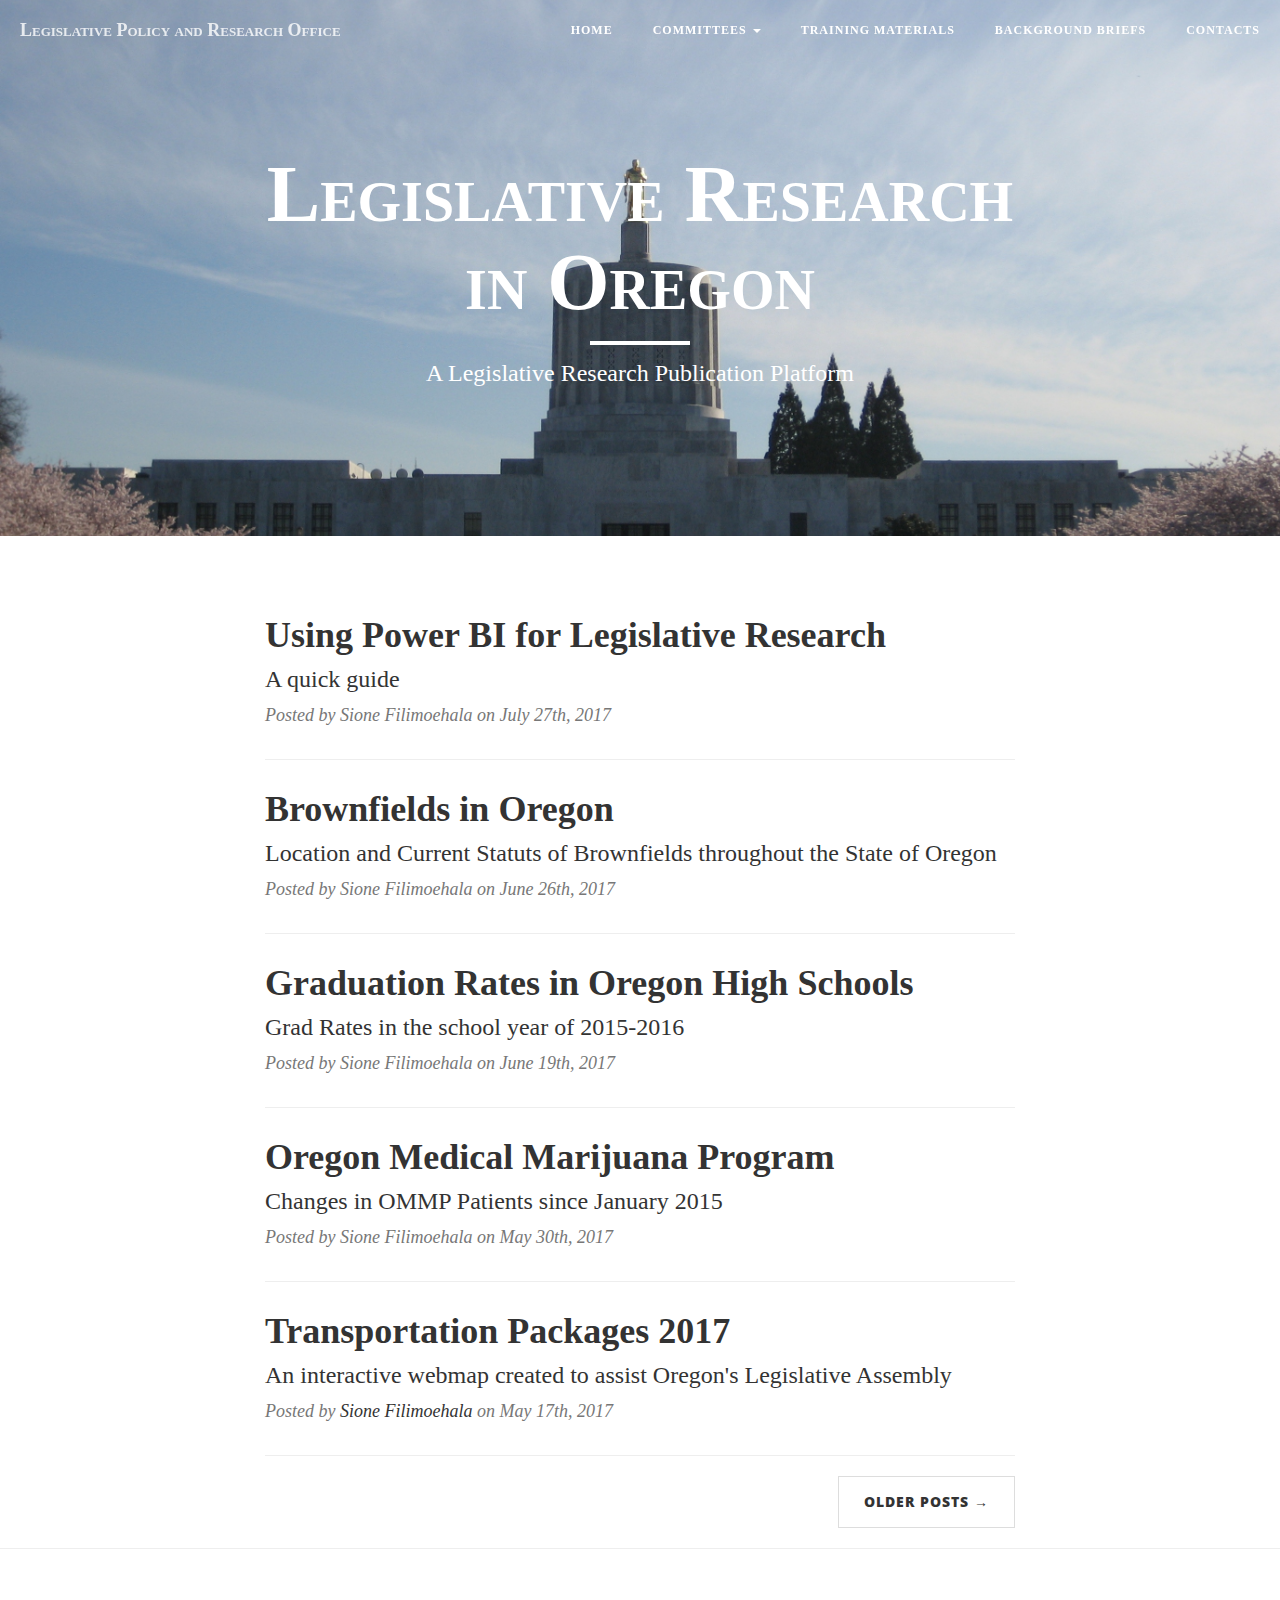
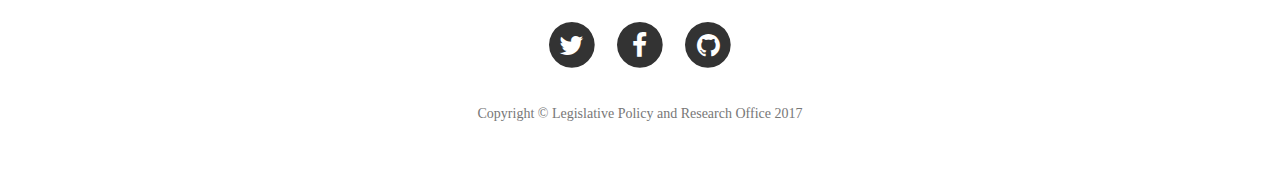
==== index.html @ c7de32e3 "Added Committee pages precursor, updated nav" ====
<!DOCTYPE html>
<html lang="en">

<head>

    <meta charset="utf-8">
    <meta http-equiv="X-UA-Compatible" content="IE=edge">
    <meta name="viewport" content="width=device-width, initial-scale=1">
    <meta name="description" content="">
    <meta name="author" content="">

    <title>LPRO Blog</title>
    
    <!--My Favicon-->
    <link rel="shortcut icon" href="img/LPRO_Logo.ico" type="image/x-icon">


    <!-- Bootstrap Core CSS -->
    <link href="vendor/bootstrap/css/bootstrap.min.css" rel="stylesheet">

    <!-- Theme CSS -->
    <link href="css/clean-blog.min.css" rel="stylesheet">

    <!-- Custom Fonts -->
    <link href="vendor/font-awesome/css/font-awesome.min.css" rel="stylesheet" type="text/css">
    <link href='https://fonts.googleapis.com/css?family=Lora:400,700,400italic,700italic' rel='stylesheet' type='text/css'>
    <link href='https://fonts.googleapis.com/css?family=Open+Sans:300italic,400italic,600italic,700italic,800italic,400,300,600,700,800' rel='stylesheet' type='text/css'>

    <!-- HTML5 Shim and Respond.js IE8 support of HTML5 elements and media queries -->
    <!-- WARNING: Respond.js doesn't work if you view the page via file:// -->
    <!--[if lt IE 9]>
        <script src="https://oss.maxcdn.com/libs/html5shiv/3.7.0/html5shiv.js"></script>
        <script src="https://oss.maxcdn.com/libs/respond.js/1.4.2/respond.min.js"></script>
    <![endif]-->

</head>

<body>

<!-- Navigation -->
<nav class="navbar navbar-default navbar-custom navbar-fixed-top">
    <div class="container-fluid">
        <!-- Brand and toggle get grouped for better mobile display -->
        <div class="navbar-header page-scroll">
            <button type="button" class="navbar-toggle" data-toggle="collapse" data-target="#bs-example-navbar-collapse-1">
                <span class="sr-only">Toggle navigation</span>
                Menu <i class="fa fa-bars"></i>
            </button>
            <a class="navbar-brand" href="index.html">Legislative Policy and Research Office</a>
        </div>

        <!-- Collect the nav links, forms, and other content for toggling -->
        <div class="collapse navbar-collapse" id="bs-example-navbar-collapse-1">
            <ul class="nav navbar-nav navbar-right">

                <li>
                    <a href="index.html">Home</a>
                </li>
                <li class="dropdown">
                    <a class="dropdown-toggle" data-toggle="dropdown" href="#">Committees
                        <span class="caret"></span></a>
                    <ul class="dropdown-menu">
                        <li class="dropdown">
                            <a href="#">Senate Committees</a>
                        </li>
                        <li>
                            <a href="house_committees.html">House Committees</a>
                        </li>
                        <li>
                            <a href="#">Joint Committees</a>
                        </li>
                    </ul>
                </li>
                <li>
                    <a href="about.html">Training Materials</a>
                </li>
                <li>
                    <a href="background_briefs.html">Background Briefs</a>
                </li>
                <li>
                    <a href="contact.html">Contacts</a>
                </li>
            </ul>
        </div>
        <!-- /.navbar-collapse -->
    </div>
    <!-- /.container -->
</nav>
    <!-- Page Header -->
    <!-- Set your background image for this header on the line below. -->
    <header class="intro-header" style="background-image: url('img/Oregon_State_Capitol_4.JPG')">
        <div class="container">
            <div class="row">
                <div class="col-lg-8 col-lg-offset-2 col-md-10 col-md-offset-1">
                    <div class="site-heading">
                        <h1 style="font-variant: small-caps;">Legislative Research in Oregon</h1>
                        <hr class="small">
                        <span class="subheading">A Legislative Research Publication Platform</span>
                    </div>
                </div>
            </div>
        </div>
    </header>

    <!-- Main Content -->
    <div class="container">
        <div class="row">
            <div class="col-lg-8 col-lg-offset-2 col-md-10 col-md-offset-1">
                <div class="post-preview">
                    <a href="pbi_expo.html">
                        <h2 class="post-title">
                            Using Power BI for Legislative Research
                        </h2>
                        <h3 class="post-subtitle">
                            A quick guide
                        </h3>
                    </a>
                    <p class="post-meta">Posted by Sione Filimoehala on July 27th, 2017</p>
                    <hr>
                </div>
              <div class="post-preview">
                    <a href="BF3.html">
                        <h2 class="post-title">
                            Brownfields in Oregon
                        </h2>
                        <h3 class="post-subtitle">
                            Location and Current Statuts of Brownfields throughout the State of Oregon
                        </h3>
                    </a>
                    <p class="post-meta">Posted by Sione Filimoehala on June 26th, 2017</p>
                    <hr>
                </div>
                <div class="post-preview">
                    <a href="Grad_Rates.html">
                        <h2 class="post-title">
                            Graduation Rates in Oregon High Schools
                        </h2>
                        <h3 class="post-subtitle">
                            Grad Rates in the school year of 2015-2016
                        </h3>
                    </a>
                    <p class="post-meta">Posted by Sione Filimoehala on June 19th, 2017</p>
                    <hr>
                </div>
                <div class="post-preview">
                    <a href="OMMP_simp.html">
                        <h2 class="post-title">
                            Oregon Medical Marijuana Program
                        </h2>
                        <h3 class="post-subtitle">
                            Changes in OMMP Patients since January 2015
                        </h3>
                    </a>
                    <p class="post-meta">Posted by Sione Filimoehala on May 30th, 2017</p>
                </div>
                <hr>
                <div class="post-preview">
                    <a href="https://pragmaticmax.github.io/Oregon-Transportation/">
                        <h2 class="post-title">
                            Transportation Packages 2017
                        </h2>
                        <h3 class="post-subtitle">
                            An interactive webmap created to assist Oregon's Legislative Assembly
                        </h3>
                    </a>
                    <p class="post-meta">Posted by <a href="#">Sione Filimoehala</a> on May 17th, 2017</p>
                </div>
                <hr>
                <!-- Pager -->
                <ul class="pager">
                    <li class="next">
                        <a href="#">Older Posts &rarr;</a>
                    </li>
                </ul>
            </div>
        </div>
    </div>
    <hr>

    <!-- Footer -->
    <footer>
        <div class="container">
            <div class="row">
                <div class="col-lg-8 col-lg-offset-2 col-md-10 col-md-offset-1">
                    <ul class="list-inline text-center">
                        <li>
                            <a href="#">
                                <span class="fa-stack fa-lg">
                                    <i class="fa fa-circle fa-stack-2x"></i>
                                    <i class="fa fa-twitter fa-stack-1x fa-inverse"></i>
                                </span>
                            </a>
                        </li>
                        <li>
                            <a href="#">
                                <span class="fa-stack fa-lg">
                                    <i class="fa fa-circle fa-stack-2x"></i>
                                    <i class="fa fa-facebook fa-stack-1x fa-inverse"></i>
                                </span>
                            </a>
                        </li>
                        <li>
                            <a href="#">
                                <span class="fa-stack fa-lg">
                                    <i class="fa fa-circle fa-stack-2x"></i>
                                    <i class="fa fa-github fa-stack-1x fa-inverse"></i>
                                </span>
                            </a>
                        </li>
                    </ul>
                    <p class="copyright text-muted">Copyright &copy; Legislative Policy and Research Office 2017</p>
                </div>
            </div>
        </div>
    </footer>

    <!-- jQuery -->
    <script src="vendor/jquery/jquery.min.js"></script>

    <!-- Bootstrap Core JavaScript -->
    <script src="vendor/bootstrap/js/bootstrap.min.js"></script>

    <!-- Contact Form JavaScript -->
    <script src="js/jqBootstrapValidation.js"></script>
    <script src="js/contact_me.js"></script>

    <!-- Theme JavaScript -->
    <script src="js/clean-blog.min.js"></script>

</body>

</html>
---- css/clean-blog.min.css ----
/*!
 * Start Bootstrap - Clean Blog v3.3.7+1 (http://startbootstrap.com/template-overviews/clean-blog)
 * Copyright 2013-2017 Start Bootstrap
 * Licensed under MIT (https://github.com/BlackrockDigital/startbootstrap/blob/gh-pages/LICENSE)
 */a,body{color:#333}.navbar-custom .nav li a,.navbar-custom .navbar-brand,h1,h2,h3,h4,h5,h6{font-weight:800}
.caption,.intro-header .page-heading,.intro-header .site-heading,
footer
    .copyright{text-align:center}
    body{font-family:'Goudy Old Style','Goudy Stout',serif;
    font-size:20px;-webkit-tap-highlight-color:#0085A1}
.intro-header
.page-heading
.subheading,
.intro-header
.post-heading
.subheading,
.intro-header
.site-heading
.subheading,
.navbar-custom,
              h1 {
    font-family:'Goudy Old Style', 'Goudy Stout', serif
    font-variant: small-caps;
},
              h2,h3,h4,h5,h6{
    font-family:'Goudy Old Style', 'Goudy Stout', serif}
p{line-height:1.5;margin:30px 0}
pa{text-decoration:underline}
a:focus,
a:hover{color:#0085A1}
a img:focus,a img:hover{cursor:zoom-in}
blockquote{color:#777;font-style:italic}
hr.small{
    max-width:100px;
    margin:15px auto;
    border-width:4px;
    border-color:#fff}
.navbar-custom{position:absolute;top:0;left:0;width:100%;z-index:3}.navbar-custom
.navbar-header .navbar-toggle{color:#777;font-weight:800;text-transform:uppercase;font-size:12px}
.navbar-custom
.nav li a{text-transform:uppercase;
    font-size:12px;
    letter-spacing:1px}
@media only screen and (min-width:768px){.navbar-custom{background:0 0;border-bottom:1px solid transparent}
    .navbar-custom
    .navbar-brand{
        font-variant:small-caps;
        color:#fff;
        padding:20px}
    .navbar-custom .navbar-brand:focus,.navbar-custom
.navbar-brand:hover{color:rgba(255,255,255,.8)}.navbar-custom .nav li a{color:#fff;padding:20px}.navbar-custom
.nav li a:focus,.navbar-custom .nav li a:hover{color:rgba(255,255,255,.8)}.navbar-custom .nav li ul.dropdown-menu
a{color:#333}.navbar-custom .nav li ul.dropdown-menu a:focus,.navbar-custom .nav li ul.dropdown-menu
a:hover{color:#0085A1}}@media only screen and (min-width:1170px)
{.navbar-custom{-webkit-transition:background-color .3s;
        -moz-transition:background-color .3s;
        transition:background-color .3s;
        -webkit-transform:translate3d(0,0,0);
        -moz-transform:translate3d(0,0,0);
        -ms-transform:translate3d(0,0,0);
        -o-transform:translate3d(0,0,0);
        transform:translate3d(0,0,0);
        -webkit-backface-visibility:hidden;
        backface-visibility:hidden}
.navbar-custom.is-fixed{
    position:fixed;
    top:-61px;
    background-color:rgba(255,255,255,.9);
    border-bottom:1px solid #f2f2f2;
    -webkit-transition:-webkit-transform .3s;
    -moz-transition:-moz-transform .3s;
    transition:transform .3s}.navbar-custom.is-fixed .navbar-brand{color:#333}
.navbar-custom.is-fixed .navbar-brand:focus,.navbar-custom.is-fixed .navbar-brand:hover{color:#0085A1}
    .navbar-custom.is-fixed .nav li a{color:#333}.navbar-custom.is-fixed .nav li a:focus,.navbar-custom.is-fixed
    .nav li a:hover{color:#0085A1}
    .navbar-custom.is-visible{-webkit-transform:translate3d(0,100%,0);
        -moz-transform:translate3d(0,100%,0);
        -ms-transform:translate3d(0,100%,0);
        -o-transform:translate3d(0,100%,0);
        transform:translate3d(0,100%,0)}}
.intro-header{background:center center no-repeat;
    -webkit-background-size:cover;
    -moz-background-size:cover;
    background-size:cover;
    -o-background-size:cover;
    margin-bottom:50px}
.intro-header .page-heading,.intro-header .post-heading,.intro-header
.site-heading{padding:100px 0 50px;color:#fff}
.intro-header .page-heading h1,.intro-header .site-heading h1{margin-top:0;font-size:50px}.intro-header
.page-heading .subheading,.intro-header .site-heading .subheading{font-size:24px;line-height:1.1;display:block;font-weight:300;margin:10px 0 0}@media only screen and (min-width:768px){.intro-header .page-heading,.intro-header .post-heading,.intro-header .site-heading{padding:150px 0}.intro-header .page-heading h1,.intro-header .site-heading h1{font-size:80px}}.intro-header .post-heading h1{font-size:35px}.intro-header .post-heading .meta,.intro-header .post-heading .subheading{line-height:1.1;display:block}.intro-header .post-heading .subheading{font-size:24px;margin:10px 0 30px;font-weight:600}.intro-header .post-heading .meta{font-family:Lora,'Times New Roman',serif;font-style:italic;font-weight:300;font-size:20px}.intro-header .post-heading .meta a{color:#fff}@media only screen and (min-width:768px){.intro-header .post-heading h1{font-size:55px}.intro-header .post-heading .subheading{font-size:30px}}.post-preview>a{color:#333}.post-preview>a:focus,.post-preview>a:hover{text-decoration:none;color:#0085A1}.post-preview>a>.post-title{font-size:30px;margin-top:30px;margin-bottom:10px}.post-preview>a>.post-subtitle{margin:0 0 10px;font-weight:300}.post-preview>.post-meta{color:#777;font-size:18px;font-style:italic;margin-top:0}.post-preview>.post-meta>a{text-decoration:none;color:#333}.post-preview>.post-meta>a:focus,.post-preview>.post-meta>a:hover{color:#0085A1;text-decoration:underline}@media only screen and (min-width:768px){.post-preview>a>.post-title{font-size:36px}}.section-heading{font-size:36px;margin-top:60px;font-weight:700}.btn,.pager li>a,.pager li>span{font-family:'Open Sans','Helvetica Neue',Helvetica,Arial,sans-serif;text-transform:uppercase;font-weight:800;letter-spacing:1px}.caption{font-size:14px;padding:10px;font-style:italic;margin:0;display:block;border-bottom-right-radius:5px;border-bottom-left-radius:5px}footer{padding:50px 0 65px}footer .list-inline{margin:0;padding:0}footer .copyright{font-size:14px;margin-bottom:0}.floating-label-form-group{font-size:14px;position:relative;margin-bottom:0;padding-bottom:.5em;border-bottom:1px solid #eee}.floating-label-form-group input,.floating-label-form-group textarea{z-index:1;position:relative;padding-right:0;padding-left:0;border:none;border-radius:0;font-size:1.5em;background:0 0;box-shadow:none!important;resize:none}.floating-label-form-group label{display:block;z-index:0;position:relative;top:2em;margin:0;font-size:.85em;line-height:1.764705882em;vertical-align:middle;vertical-align:baseline;opacity:0;-webkit-transition:top .3s ease,opacity .3s ease;-moz-transition:top .3s ease,opacity .3s ease;-ms-transition:top .3s ease,opacity .3s ease;transition:top .3s ease,opacity .3s ease}.floating-label-form-group::not(:first-child){padding-left:14px;border-left:1px solid #eee}.floating-label-form-group-with-value label{top:0;opacity:1}.floating-label-form-group-with-focus label{color:#0085A1}form .row:first-child .floating-label-form-group{border-top:1px solid #eee}.btn{font-size:14px;border-radius:0;padding:15px 25px}.btn-lg{font-size:16px;padding:25px 35px}.btn-default:focus,.btn-default:hover{background-color:#0085A1;border:1px solid #0085A1;color:#fff}.pager{margin:20px 0 0}.pager li>a,.pager li>span{font-size:14px;padding:15px 25px;background-color:#fff;border-radius:0}.pager li>a:focus,.pager li>a:hover{color:#fff;background-color:#0085A1;border:1px solid #0085A1}.pager .disabled>a,.pager .disabled>a:focus,.pager .disabled>a:hover,.pager .disabled>span{color:#777;background-color:#333;cursor:not-allowed}::-moz-selection{color:#fff;text-shadow:none;background:#0085A1}::selection{color:#fff;text-shadow:none;background:#0085A1}img::selection{color:#fff;background:0 0}img::-moz-selection{color:#fff;background:0 0}
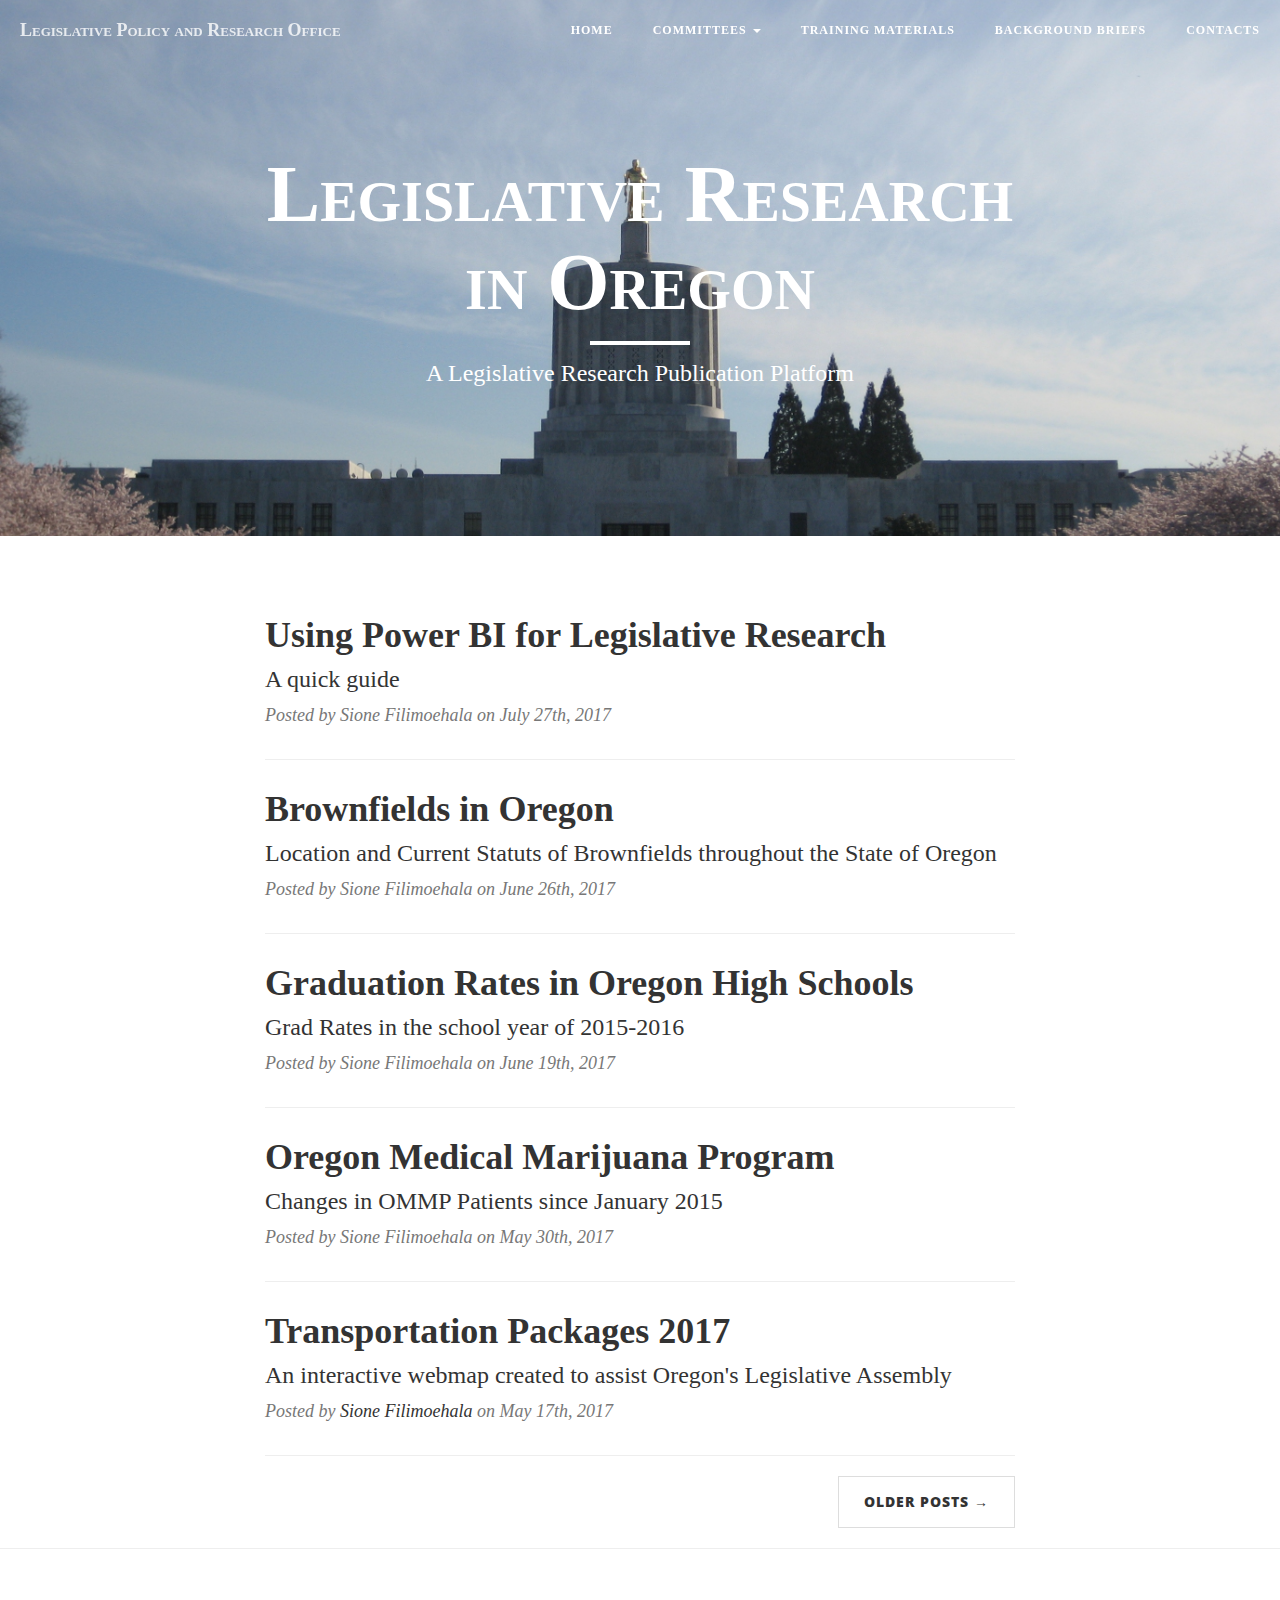
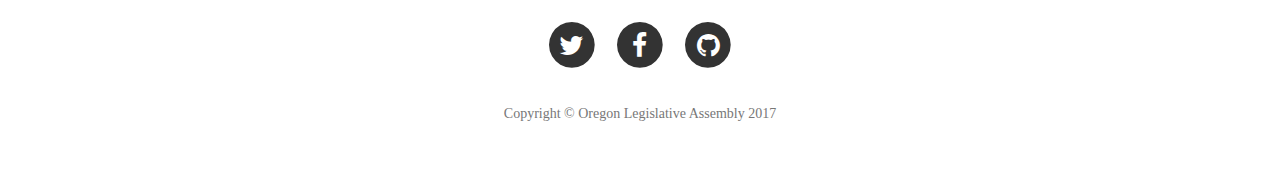
==== commit 1a271f8b: "Updated Footer" ====
--- a/index.html
+++ b/index.html
@@ -177,42 +177,42 @@
     </div>
     <hr>
 
-    <!-- Footer -->
-    <footer>
-        <div class="container">
-            <div class="row">
-                <div class="col-lg-8 col-lg-offset-2 col-md-10 col-md-offset-1">
-                    <ul class="list-inline text-center">
-                        <li>
-                            <a href="#">
+<!-- Footer -->
+<footer>
+    <div class="container">
+        <div class="row">
+            <div class="col-lg-8 col-lg-offset-2 col-md-10 col-md-offset-1">
+                <ul class="list-inline text-center">
+                    <li>
+                        <a href="#">
                                 <span class="fa-stack fa-lg">
                                     <i class="fa fa-circle fa-stack-2x"></i>
                                     <i class="fa fa-twitter fa-stack-1x fa-inverse"></i>
                                 </span>
-                            </a>
-                        </li>
-                        <li>
-                            <a href="#">
+                        </a>
+                    </li>
+                    <li>
+                        <a href="#">
                                 <span class="fa-stack fa-lg">
                                     <i class="fa fa-circle fa-stack-2x"></i>
                                     <i class="fa fa-facebook fa-stack-1x fa-inverse"></i>
                                 </span>
-                            </a>
-                        </li>
-                        <li>
-                            <a href="#">
+                        </a>
+                    </li>
+                    <li>
+                        <a href="#">
                                 <span class="fa-stack fa-lg">
                                     <i class="fa fa-circle fa-stack-2x"></i>
                                     <i class="fa fa-github fa-stack-1x fa-inverse"></i>
                                 </span>
-                            </a>
-                        </li>
-                    </ul>
-                    <p class="copyright text-muted">Copyright &copy; Legislative Policy and Research Office 2017</p>
-                </div>
+                        </a>
+                    </li>
+                </ul>
+                <p class="copyright text-muted">Copyright &copy; Oregon Legislative Assembly 2017</p>
             </div>
         </div>
-    </footer>
+    </div>
+</footer>
 
     <!-- jQuery -->
     <script src="vendor/jquery/jquery.min.js"></script>
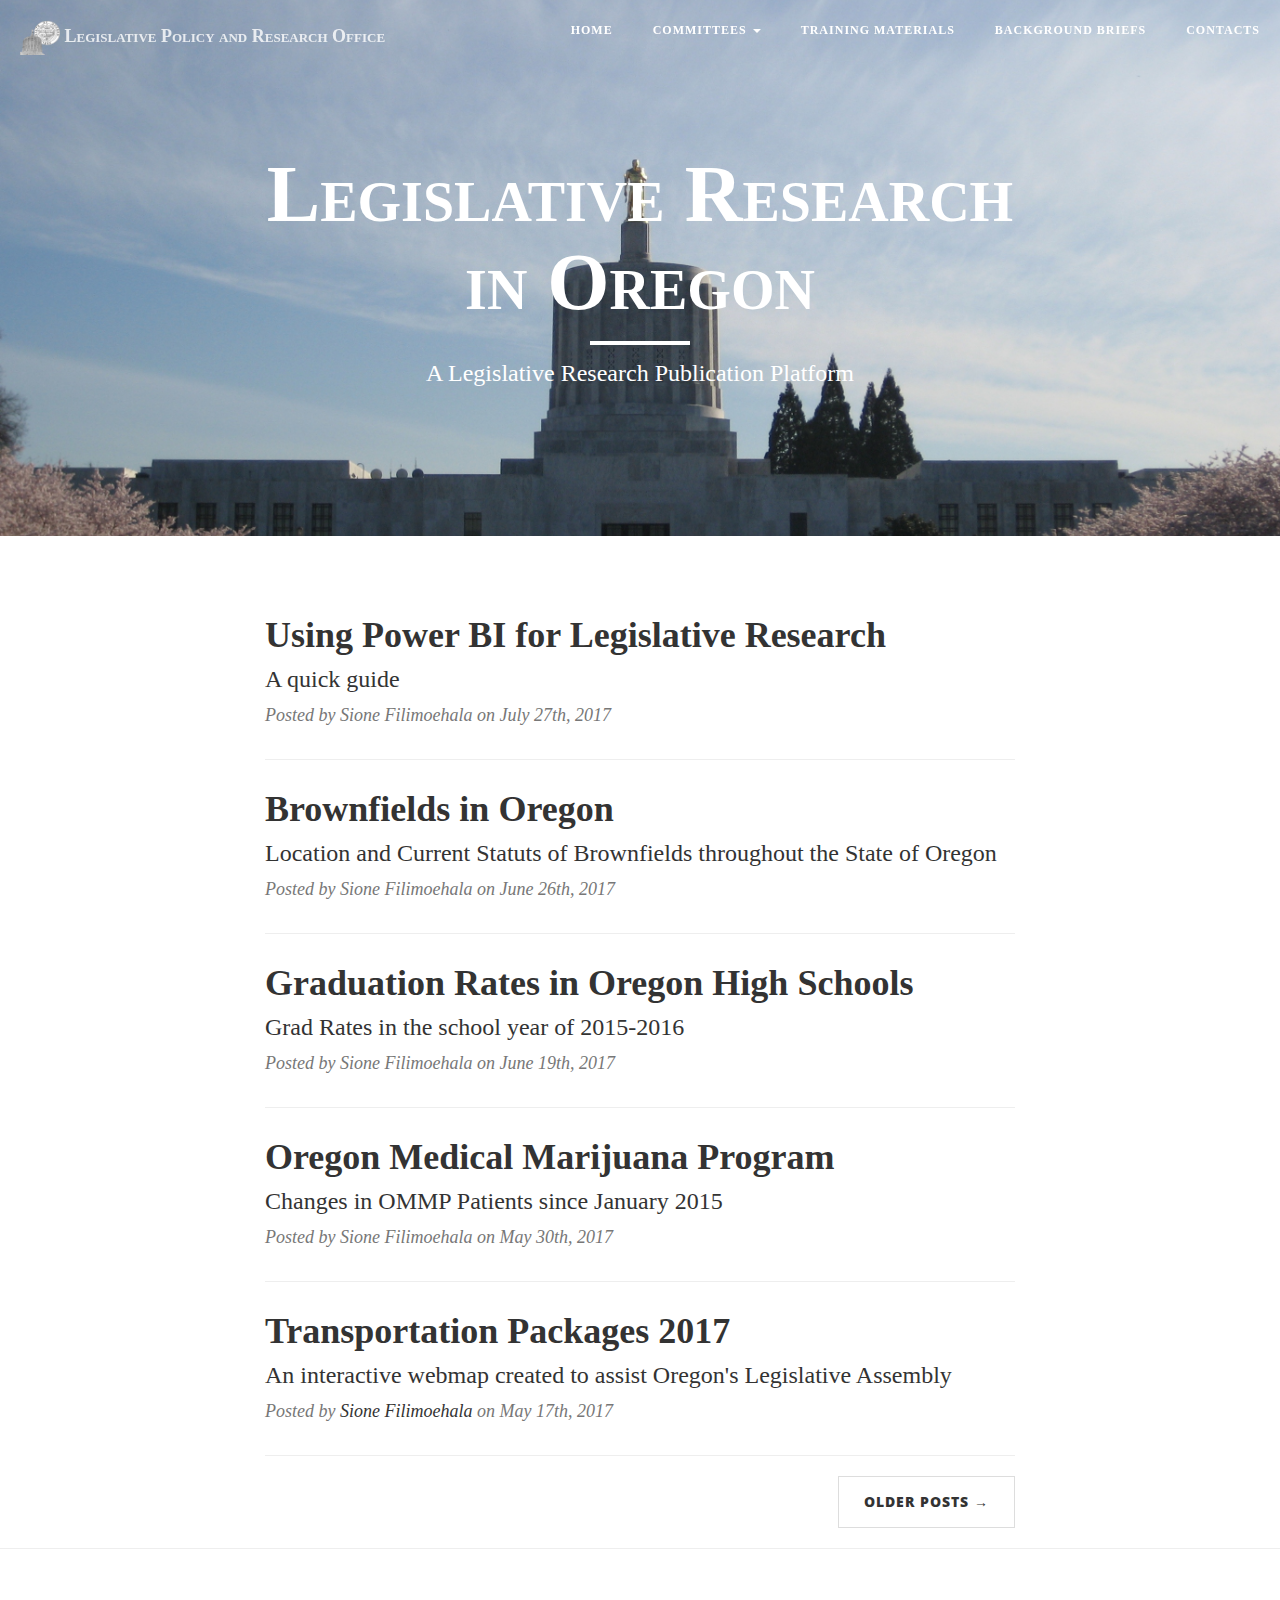
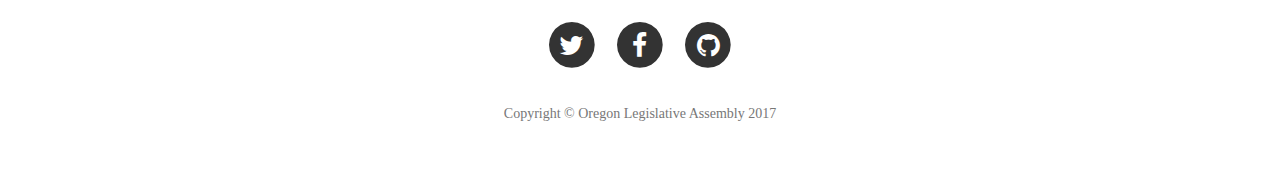
==== commit 399aba93: "Updated Navbars" ====
--- a/index.html
+++ b/index.html
@@ -46,7 +46,11 @@
                 <span class="sr-only">Toggle navigation</span>
                 Menu <i class="fa fa-bars"></i>
             </button>
-            <a class="navbar-brand" href="index.html">Legislative Policy and Research Office</a>
+            <a class="navbar-brand" href="index.html">
+                <img src="img/LPRO Logo no text.png" height="35" width="40" style="display: inline-block;">
+                <span style="display: inline-block;">
+                    Legislative Policy and Research Office</span>
+            </a>
         </div>
 
         <!-- Collect the nav links, forms, and other content for toggling -->
@@ -86,7 +90,8 @@
     </div>
     <!-- /.container -->
 </nav>
-    <!-- Page Header -->
+
+<!-- Page Header -->
     <!-- Set your background image for this header on the line below. -->
     <header class="intro-header" style="background-image: url('img/Oregon_State_Capitol_4.JPG')">
         <div class="container">
@@ -107,7 +112,7 @@
         <div class="row">
             <div class="col-lg-8 col-lg-offset-2 col-md-10 col-md-offset-1">
                 <div class="post-preview">
-                    <a href="pbi_expo.html">
+                    <a href="pbi_train.html">
                         <h2 class="post-title">
                             Using Power BI for Legislative Research
                         </h2>
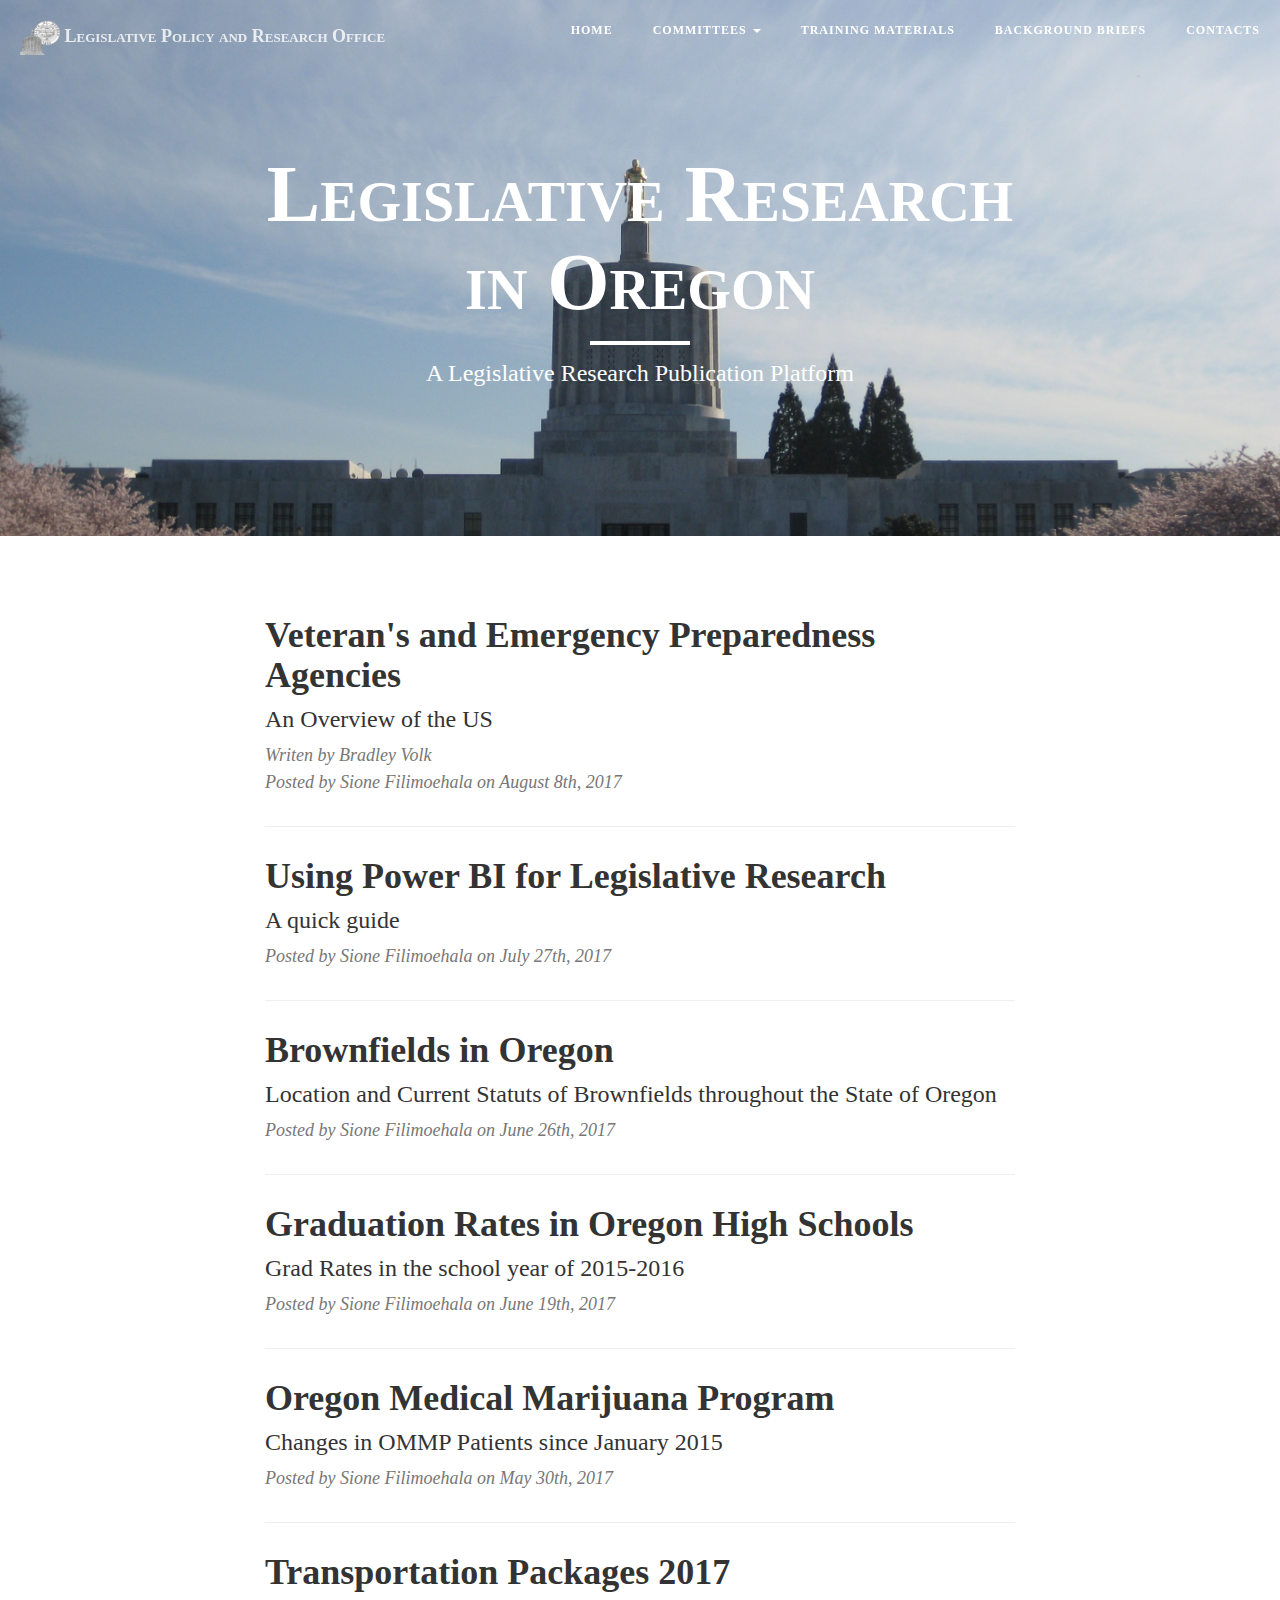
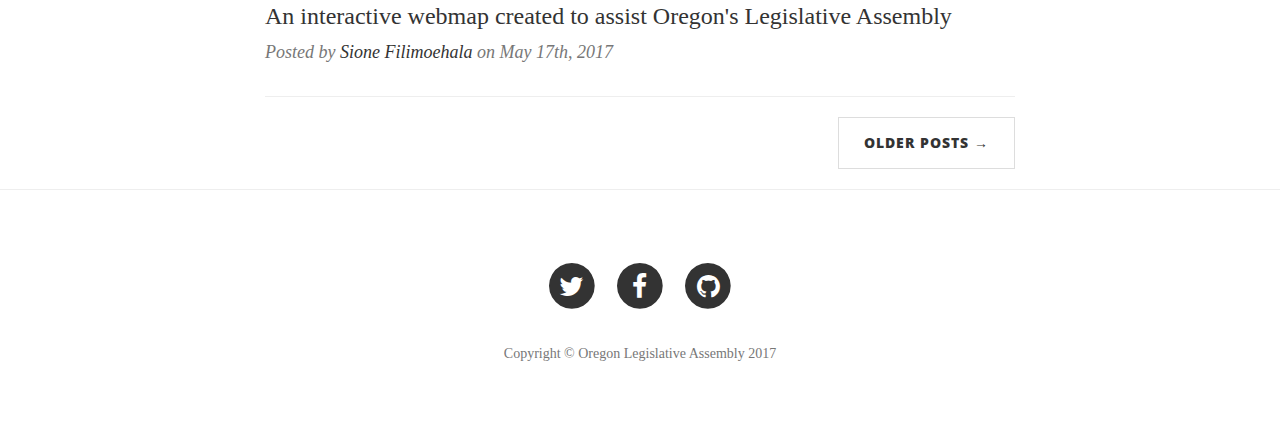
==== commit 515583c8: "Added Vets and Emerg page" ====
--- a/index.html
+++ b/index.html
@@ -107,11 +107,23 @@
         </div>
     </header>
 
-    <!-- Main Content -->
+<!-- Main Content -->
     <div class="container">
         <div class="row">
             <div class="col-lg-8 col-lg-offset-2 col-md-10 col-md-offset-1">
-                <div class="post-preview">
+            	<div class="post-preview">
+                    <a href="vets_and_emer_agen.html">
+                        <h2 class="post-title">
+                            Veteran's and Emergency Preparedness Agencies
+                        </h2>
+                        <h3 class="post-subtitle">
+                            An Overview of the US
+                        </h3>
+                    </a>
+                    <p class="post-meta">Writen by Bradley Volk <br>Posted by Sione Filimoehala on August 8th, 2017</p>
+                    <hr>
+                </div>
+                  <div class="post-preview">
                     <a href="pbi_train.html">
                         <h2 class="post-title">
                             Using Power BI for Legislative Research
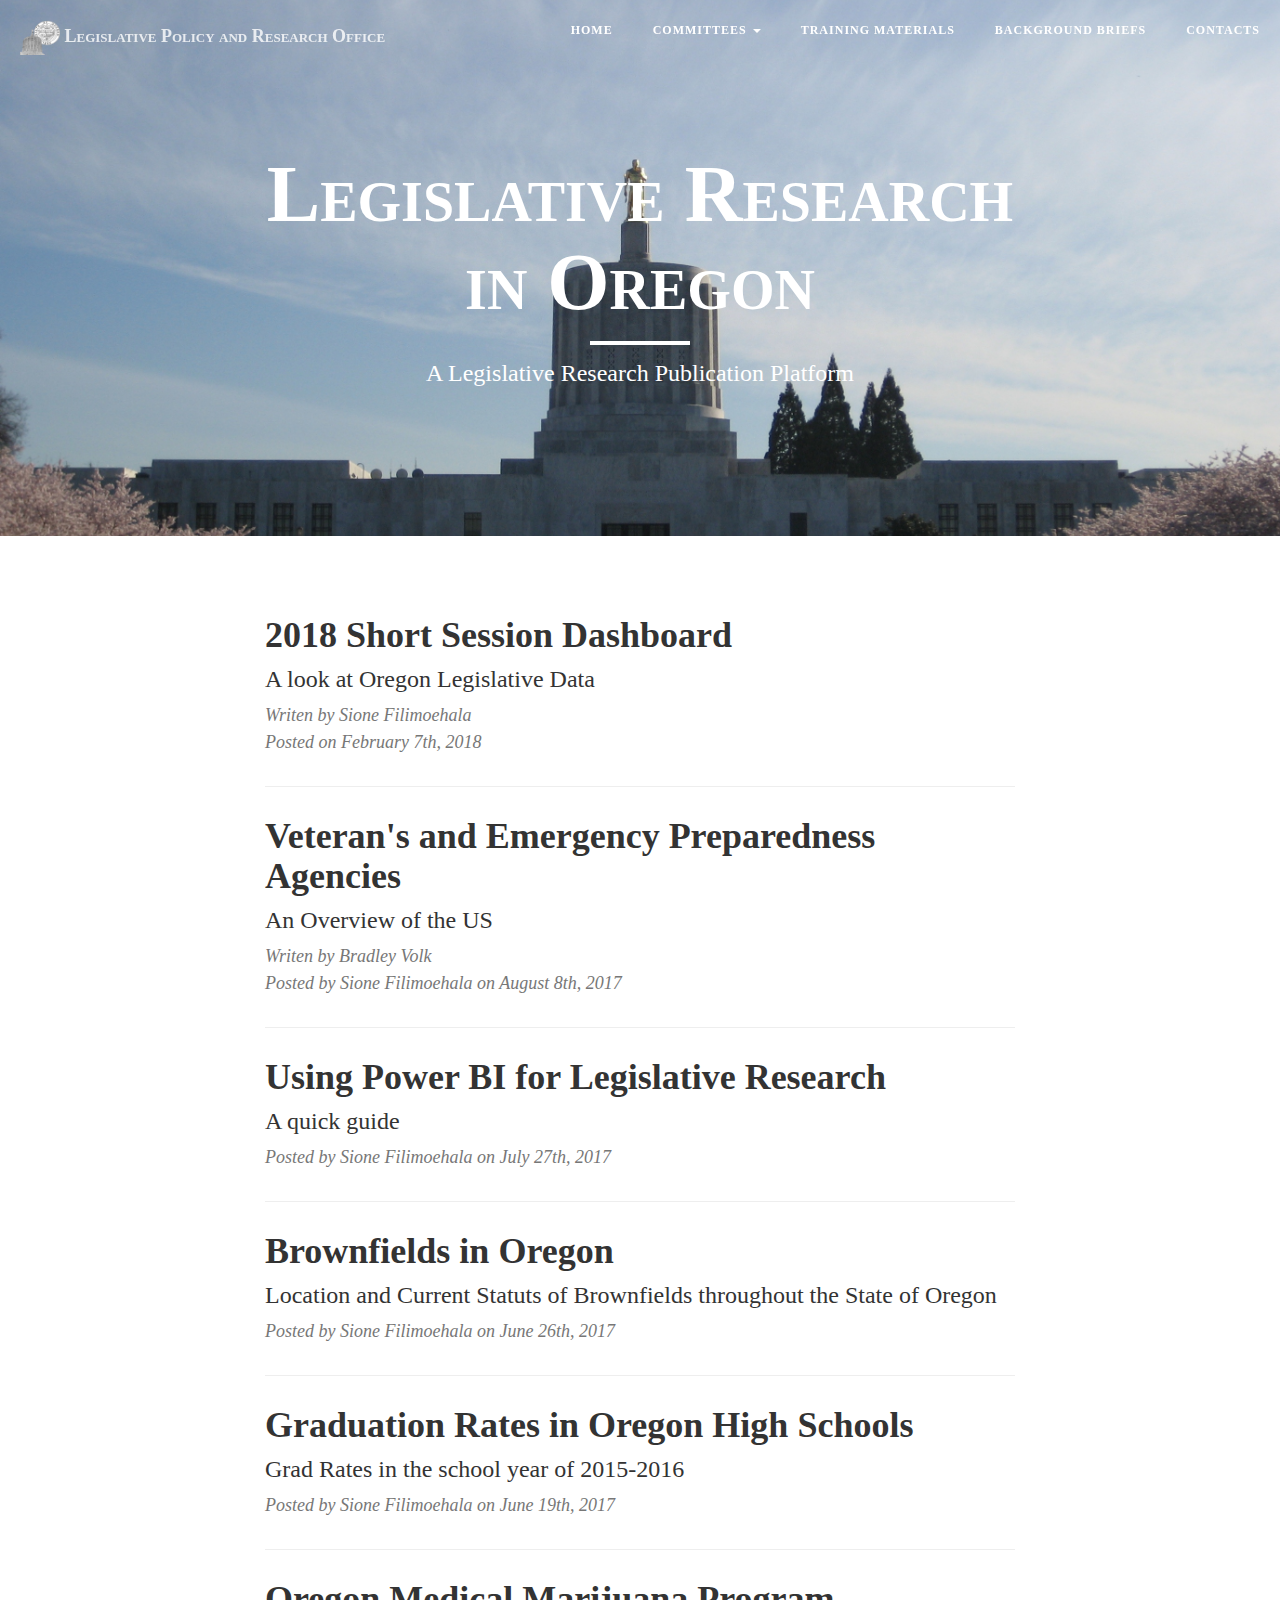
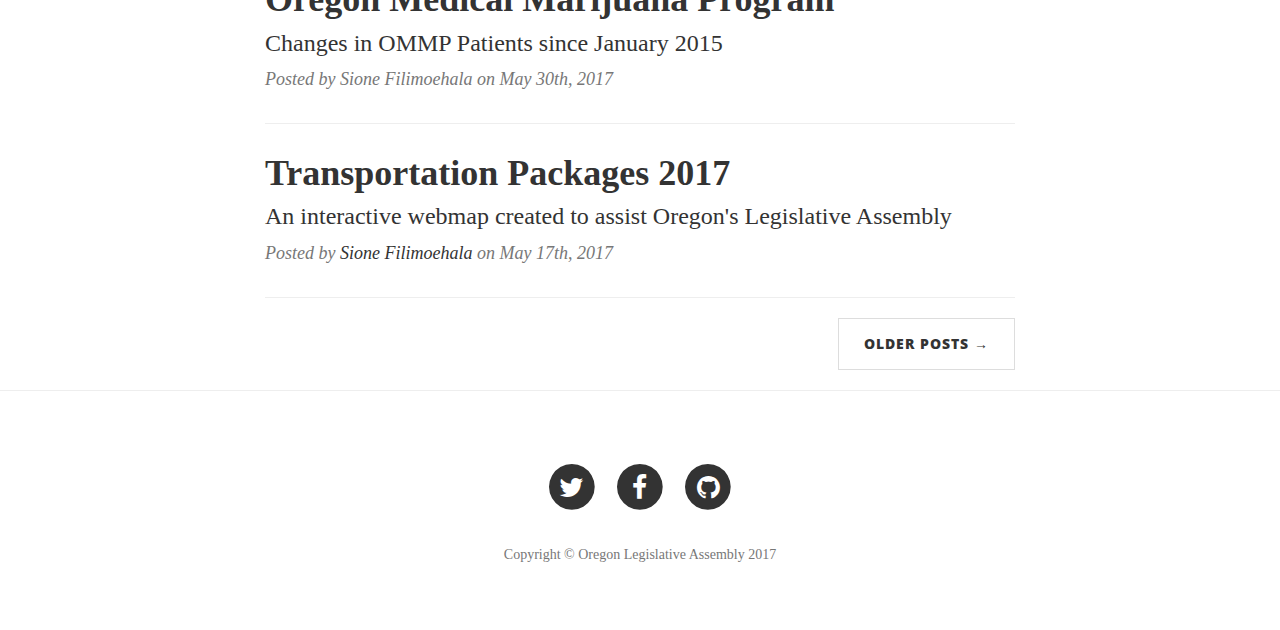
==== commit 3d8e409e: "Update index.html" ====
--- a/index.html
+++ b/index.html
@@ -111,7 +111,19 @@
     <div class="container">
         <div class="row">
             <div class="col-lg-8 col-lg-offset-2 col-md-10 col-md-offset-1">
-            	<div class="post-preview">
+                <div class="post-preview">
+                    <a href="2018_Dashboard.html">
+                        <h2 class="post-title">
+                            2018 Short Session Dashboard
+                        </h2>
+                        <h3 class="post-subtitle">
+                            A look at Oregon Legislative Data
+                        </h3>
+                    </a>
+                    <p class="post-meta">Writen by Sione Filimoehala <br>Posted on February 7th, 2018</p>
+                    <hr>
+                </div>
+                <div class="post-preview">
                     <a href="vets_and_emer_agen.html">
                         <h2 class="post-title">
                             Veteran's and Emergency Preparedness Agencies
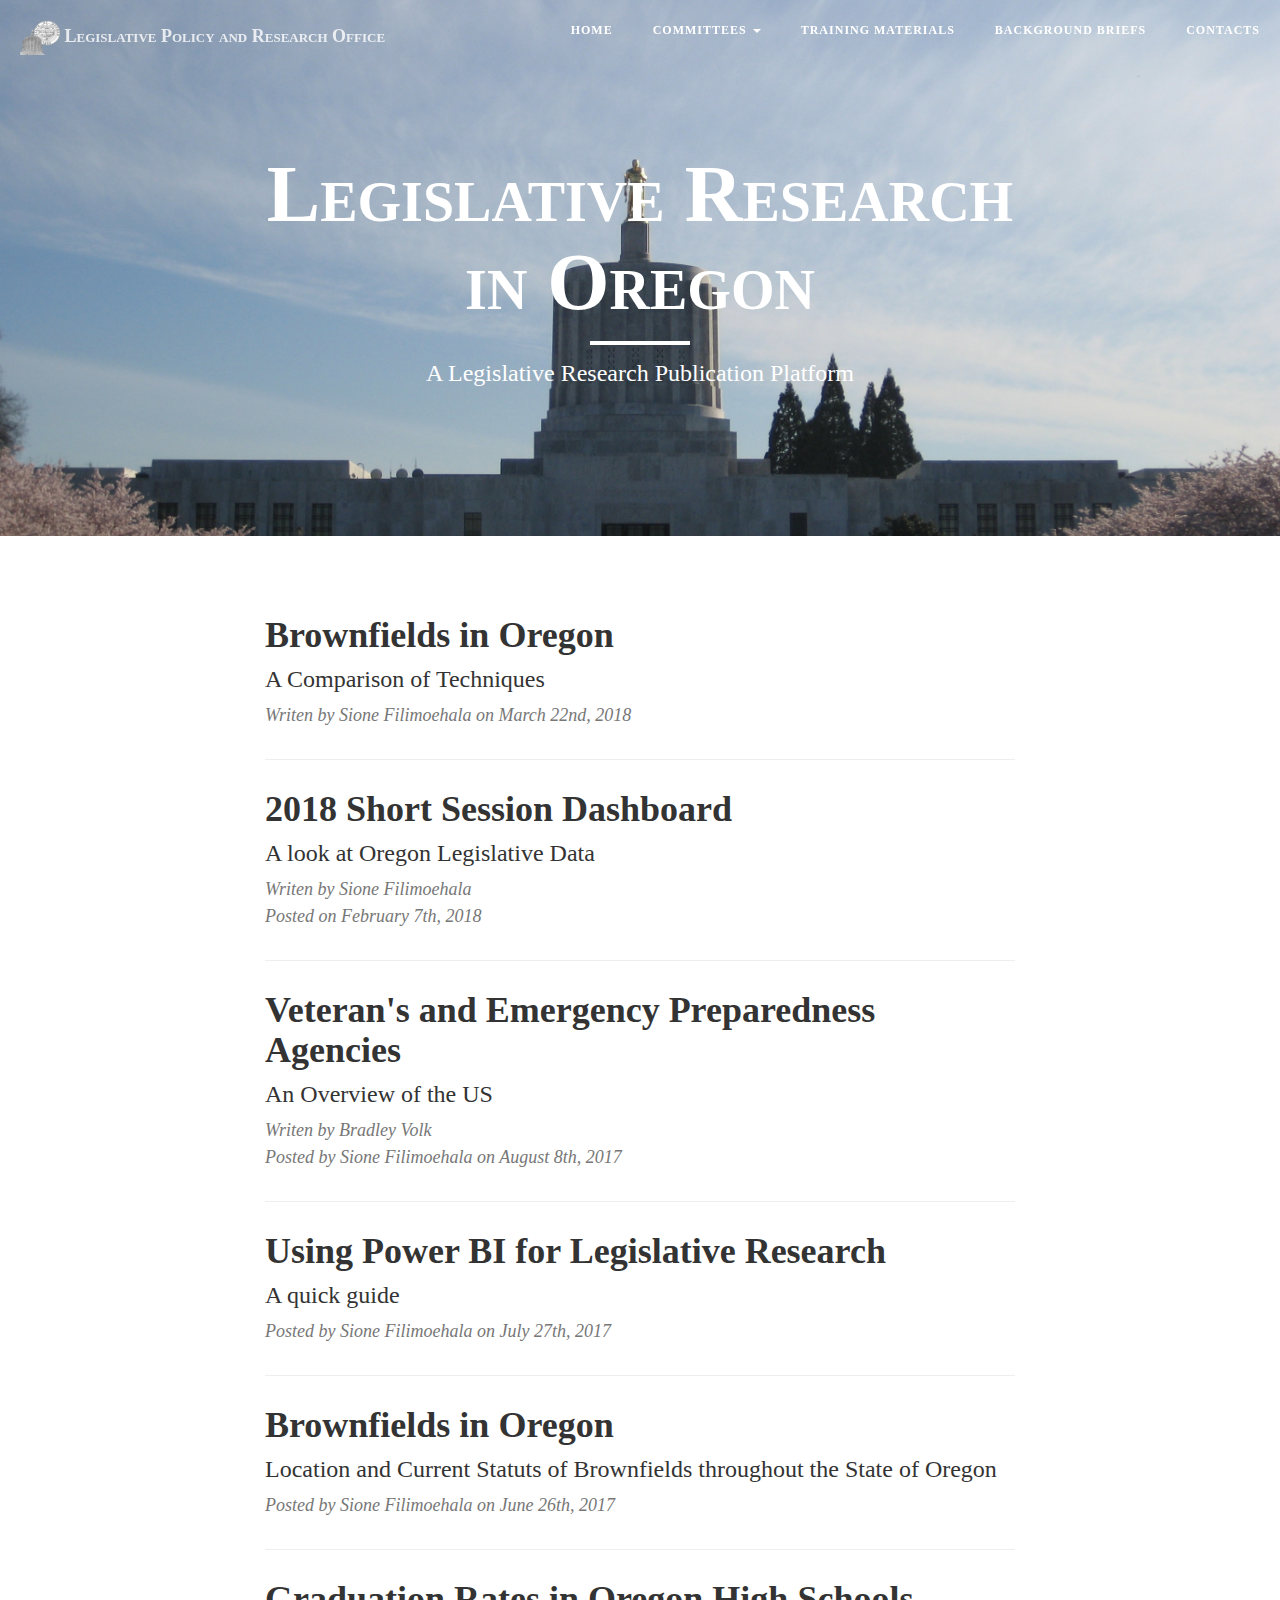
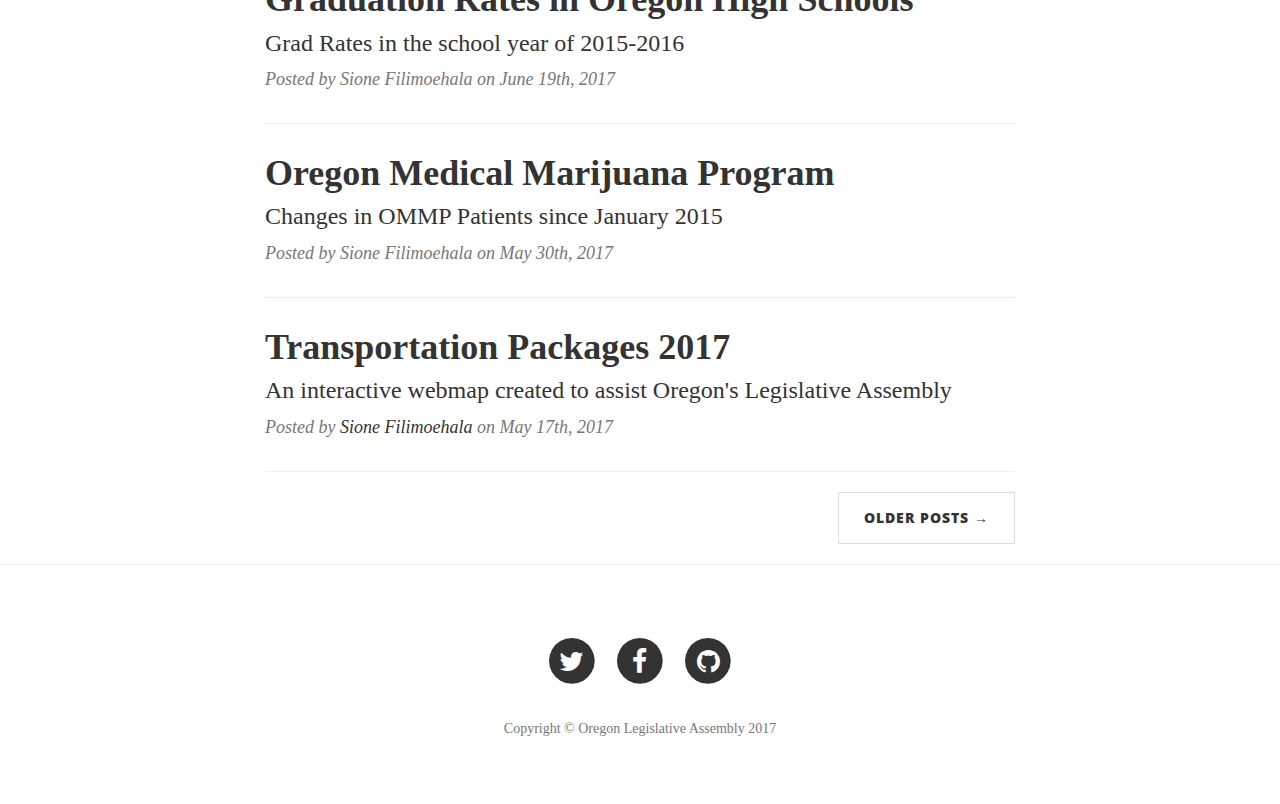
==== commit f26e53e4: "Update index.html" ====
--- a/index.html
+++ b/index.html
@@ -111,6 +111,18 @@
     <div class="container">
         <div class="row">
             <div class="col-lg-8 col-lg-offset-2 col-md-10 col-md-offset-1">
+                 <div class="post-preview">
+                    <a href="BF_PBI_update.html">
+                        <h2 class="post-title">
+                            Brownfields in Oregon
+                        </h2>
+                        <h3 class="post-subtitle">
+                            A Comparison of Techniques
+                        </h3>
+                    </a>
+                    <p class="post-meta">Writen by Sione Filimoehala on March 22nd, 2018</p>
+                    <hr>
+                </div>
                 <div class="post-preview">
                     <a href="2018_Dashboard.html">
                         <h2 class="post-title">
